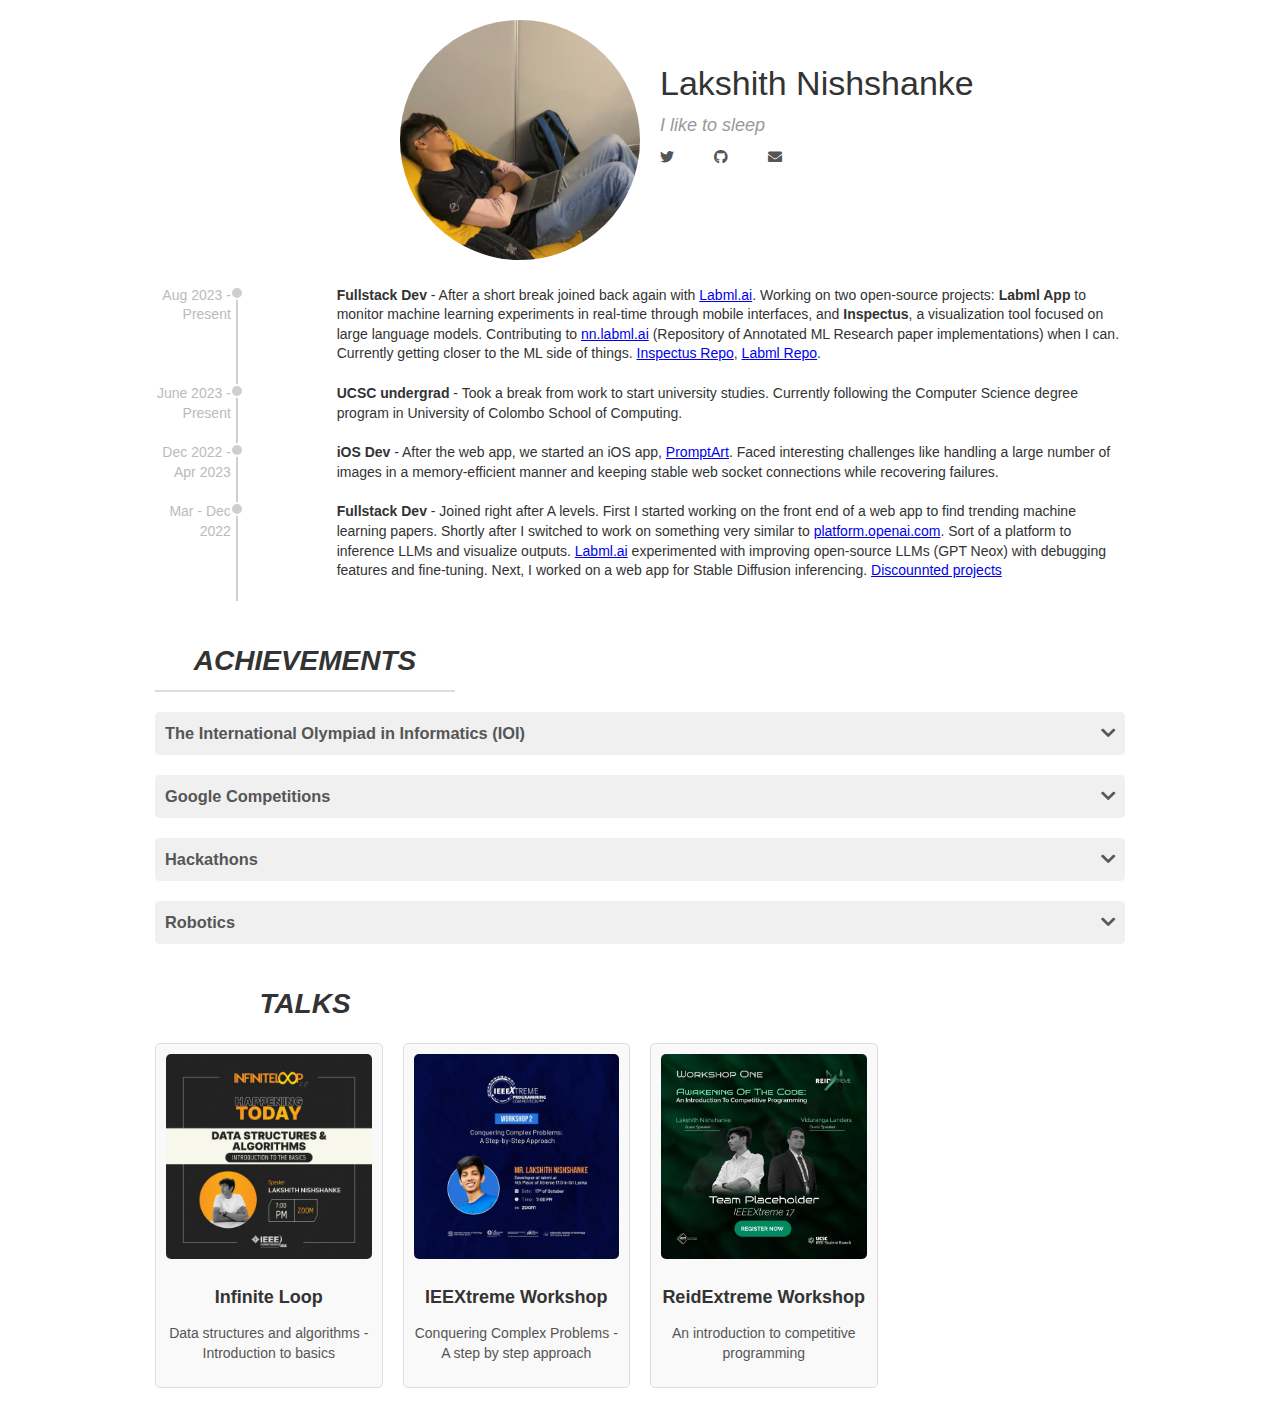
==== index.html @ 79204e98 "init" ====
<!DOCTYPE html>
<html lang="en">
    <head>
        <meta charset="UTF-8" />
        <meta name="viewport" content="width=device-width, initial-scale=1.0" />
        <title>Lakshith Nishshanke</title>
        <link rel="stylesheet" href="styles.css" />
        <link
            rel="stylesheet"
            href="https://cdnjs.cloudflare.com/ajax/libs/font-awesome/5.15.3/css/all.min.css"
        />
        <link rel="icon" href="dp.png" type="image/png" />
    </head>
    <body>
        <div id="dhead" class="container">
            <div class="row">
                <div id="dpic">
                    <img src="dp.png" class="ppic" />
                </div>
                <div id="ddesc">
                    <h1>Lakshith Nishshanke</h1>
                    <h2>I like to sleep</h2>
                    <div id="dico">
                        <a href="https://x.com/luck_not_shit"
                            ><i class="fab fa-twitter iico"></i>
                        </a>
                        <a href="https://github.com/lakshith-403"
                            ><i class="fab fa-github iico"></i>
                        </a>
                        <a href="mailto:lakshith.k.nishshanke@gmail.com"
                            ><i class="fas fa-envelope iico" id="iemail"></i>
                        </a>
                    </div>
                    <!-- will reveal email -->
                </div>
            </div>
        </div>

        <div id="history" class="container">
            <div class="entry row">
                <div class="timespan">Aug 2023 - Present</div>
                <div class="ico">
                    <div class="entry-dot"></div>
                </div>
                <div class="desc">
                    <strong>Fullstack Dev</strong> - After a short break joined
                    back again with <a href="http://Labml.ai">Labml.ai</a>.
                    Working on two open-source projects:
                    <strong>Labml App</strong> to monitor machine learning
                    experiments in real-time through mobile interfaces, and
                    <strong>Inspectus</strong>, a visualization tool focused on
                    large language models. Contributing to
                    <a href="http://nn.labml.ai">nn.labml.ai</a> (Repository of
                    Annotated ML Research paper implementations) when I can.
                    Currently getting closer to the ML side of things.
                    <a href="https://github.com/labmlai/inspectus"
                        >Inspectus Repo</a
                    >,
                    <a href="https://github.com/labmlai/labml">Labml Repo</a>.
                </div>
            </div>
            <div class="entry row">
                <div class="timespan">June 2023 - Present</div>
                <div class="ico">
                    <div class="entry-dot"></div>
                </div>
                <div class="desc">
                    <strong>UCSC undergrad</strong> - Took a break from work to
                    start university studies. Currently following the Computer
                    Science degree program in University of Colombo School of
                    Computing.
                </div>
            </div>
            <div class="entry row">
                <div class="timespan">Dec 2022 - Apr 2023</div>
                <div class="ico">
                    <div class="entry-dot"></div>
                </div>
                <div class="desc">
                    <strong>iOS Dev</strong> - After the web app, we started an
                    iOS app,
                    <a href="https://www.producthunt.com/products/prompt-art"
                        >PromptArt</a
                    >. Faced interesting challenges like handling a large number
                    of images in a memory-efficient manner and keeping stable
                    web socket connections while recovering failures.
                </div>
            </div>
            <div class="entry row">
                <div class="timespan">Mar - Dec 2022</div>
                <div class="ico">
                    <div class="entry-dot"></div>
                </div>
                <div class="desc">
                    <strong>Fullstack Dev</strong> - Joined right after A
                    levels. First I started working on the front end of a web
                    app to find trending machine learning papers. Shortly after
                    I switched to work on something very similar to
                    <a href="https://platform.openai.com/"
                        >platform.openai.com</a
                    >. Sort of a platform to inference LLMs and visualize
                    outputs. <a href="http://Labml.ai">Labml.ai</a> experimented
                    with improving open-source LLMs (GPT Neox) with debugging
                    features and fine-tuning. Next, I worked on a web app for
                    Stable Diffusion inferencing.
                    <a href="https://labml.ai/#discontinued"
                        >Discounnted projects</a
                    >
                </div>
            </div>
        </div>

        <div id="achievements" class="container">
            <h2>Achievements</h2>
            <div class="achievements-list">
                <div class="achievement-item">
                    <h3 class="collapsible">
                        The International Olympiad in Informatics (IOI)
                        <i class="fas fa-chevron-down chevron"></i>
                    </h3>
                    <div class="content">
                        <ul>
                            <li>
                                <strong>Informatics Olympiad 19</strong>
                                <ul>
                                    <li>
                                        Participated in the national informatics
                                        olympiad and got a silver medal.
                                    </li>
                                    <li>
                                        Competed in the international olympiad
                                        held in Azerbaijan as a member of the
                                        national team.
                                    </li>
                                </ul>
                            </li>
                            <li>
                                <strong
                                    >Asia Pacific Informatics Olympiad
                                    2020</strong
                                >
                                <ul>
                                    <li>
                                        Was the top scorer for APIO 2020 in the
                                        Sri Lanka National delegation.
                                    </li>
                                </ul>
                            </li>
                            <li>
                                <strong>Informatics Olympiad 20</strong>
                                <ul>
                                    <li>
                                        Again got a silver medal in the national
                                        olympiad.
                                    </li>
                                    <li>
                                        Represented Sri Lanka again at the IOI
                                        2021. Relative performance was
                                        significantly improved. (From 6% in 2019
                                        to 30% in 2020)
                                    </li>
                                </ul>
                            </li>
                            <li>
                                <strong>Informatics Olympiad 22</strong>
                                <ul>
                                    <li>
                                        Got a bronze medal in the national
                                        Olympiad.
                                    </li>
                                    <li>
                                        Competed again as a member of the
                                        national team but the performance was
                                        comparatively lower.
                                    </li>
                                </ul>
                            </li>
                        </ul>
                    </div>
                </div>
                <div class="achievement-item">
                    <h3 class="collapsible">
                        Google Competitions
                        <i class="fas fa-chevron-down chevron"></i>
                    </h3>
                    <div class="content">
                        <ul>
                            <li>
                                <strong>Google HashCode 2021</strong> - Sri
                                Lanka 4th / World 1800
                            </li>
                            <li>
                                <strong>Google HashCode 2022</strong> - Sri
                                Lanka 12th / World 1211
                            </li>
                            <li>
                                <strong>Google KickStart round A 2022</strong> -
                                Sri Lanka 2nd / World 1974
                            </li>
                            <li>
                                <strong>Google KickStart round B 2022</strong> -
                                Sri Lanka 2nd / World 1202
                            </li>
                        </ul>
                    </div>
                </div>
                <div class="achievement-item">
                    <h3 class="collapsible">
                        Hackathons
                        <i class="fas fa-chevron-down chevron"></i>
                    </h3>
                    <div class="content">
                        <ul>
                            <li>
                                Got the First place in Aces Coders V10.0
                                competitive Programming Competition organized by
                                University of Peradeniya.
                            </li>
                        </ul>
                    </div>
                </div>
                <div class="achievement-item">
                    <h3 class="collapsible">
                        Robotics
                        <i class="fas fa-chevron-down chevron"></i>
                    </h3>
                    <div class="content">
                        <ul>
                            <li>
                                Participated in some Robotic competitions while
                                I was in high school. The most significant
                                achievement is:
                            </li>
                            <li>
                                <strong>IESL Robogames 2022</strong> - Winner
                            </li>
                        </ul>
                    </div>
                </div>
            </div>
        </div>

        <div id="talks" class="container">
            <h2>Talks</h2>
            <div class="talks-grid">
                <div class="talk-item">
                    <img src="infinite_loop_ses.jpg" alt="Infinite Loop" />
                    <h3>Infinite Loop</h3>
                    <p>
                        Data structures and algorithms - Introduction to basics
                    </p>
                </div>
                <div class="talk-item">
                    <img src="ieextrem_ses.jpg" alt="IEEXtreme Workshop" />
                    <h3>IEEXtreme Workshop</h3>
                    <p>Conquering Complex Problems - A step by step approach</p>
                </div>
                <div class="talk-item">
                    <img src="reidextreme_ses.jpg" alt="ReidExtreme Workshop" />
                    <h3>ReidExtreme Workshop</h3>
                    <p>An introduction to competitive programming</p>
                </div>
            </div>
        </div>

        <script>
            document.addEventListener("DOMContentLoaded", function () {
                const collapsibleHeaders =
                    document.querySelectorAll(".collapsible")

                collapsibleHeaders.forEach((header) => {
                    header.addEventListener("click", function () {
                        const content = this.nextElementSibling
                        if (content.style.display === "block") {
                            content.style.display = "none" // Hide content
                        } else {
                            content.style.display = "block" // Show content
                        }
                    })
                })
            })
        </script>
    </body>
</html>
---- styles.css ----
body {
    margin: 0;
    padding: 0;
    background-color: white;
    font-family: sans-serif;
    font-size: 14px;
    line-height: 1.4;
    color: #333;
}

/* Layout */
.container {
    margin-left: auto;
    margin-right: auto;
    padding-left: 15px;
    padding-right: 15px;
    margin-bottom: 40px;
}
@media (min-width: 992px) {
    .container {
        width: 970px;
    }
}
.row {
    display: grid;
    grid-template-columns: repeat(12, 1fr);
}

/* Props */
#dhead {
    margin-top: 20px;
    margin-bottom: 20px;
}
#dpic {
    grid-column: span 6;
    text-align: right;
}
#ddesc {
    padding-top: 40px;
    padding-left: 20px;
    grid-column: span 6;
}
@media (max-width: 991px) {
    #dpic {
        grid-column: span 12;
        text-align: center;
    }
    #ddesc {
        grid-column: span 12;
        padding-top: 20px;
        text-align: center;
    }
}
h1 {
    font-size: 34px;
    font-weight: normal;
    padding: 0;
    margin: 0;
}
h2 {
    font-weight: normal;
    font-style: italic;
    color: #999;
    font-size: 18px;
    padding: 0;
    margin: 5px 0 10px 0;
}
@media (min-width: 992px) {
    h2 {
        max-width: 300px;
    }
}
#dpic img {
    width: 240px;
    height: 240px;
    border-radius: 120px;
}
.iico {
    width: 50px;
    height: 50px;
    color: #555;
}

#dico a {
    text-decoration: none;
}

#demail {
    margin-top: 10px;
    color: #555;
    opacity: 0;
    transition: opacity 0.7s;
}
hr {
    height: 1px;
    background-image: -webkit-linear-gradient(
        left,
        rgba(0, 0, 0, 0),
        rgba(0, 0, 0, 0.75),
        rgba(0, 0, 0, 0)
    );
    background-image: -moz-linear-gradient(
        left,
        rgba(0, 0, 0, 0),
        rgba(0, 0, 0, 0.75),
        rgba(0, 0, 0, 0)
    );
    background-image: -ms-linear-gradient(
        left,
        rgba(0, 0, 0, 0),
        rgba(0, 0, 0, 0.75),
        rgba(0, 0, 0, 0)
    );
    background-image: -o-linear-gradient(
        left,
        rgba(0, 0, 0, 0),
        rgba(0, 0, 0, 0.75),
        rgba(0, 0, 0, 0)
    );
    padding: 0;
    margin: 20px 0px 20px 0px;
    border: 0;
}
.ico {
    grid-column: span 1;
    vertical-align: top;
    border-left: 2px solid #cfcfcf;
    position: relative;
}
.ico i {
    border-radius: 5px;
    width: 100%;
    max-width: 80px;
    margin-left: 10px;
}
.desc {
    grid-column: span 10;
    vertical-align: top;
    padding-left: 20px;
    padding-bottom: 20px;
}
.entry {
}
.entry-dot {
    position: absolute;
    top: 0px;
    left: -8px;
    width: 10px;
    height: 10px;
    border-radius: 7px;
    background-color: #cfcfcf;
    border: 2px solid white;
}
.timespan {
    min-width: 53px;
    grid-column: span 1;
    font-size: 14px;
    text-align: right;
    padding-right: 5px;
    color: #bbb;
}
.hassets {
    position: relative;
}
@media (max-width: 991px) {
    .hassets {
        display: none;
    }
}
.hasset {
    position: absolute;
    margin: 0;
    padding: 0;
}
.ctitle {
    font-size: 36px;
    margin-bottom: 20px;
    margin-top: 40px;
}
#featured-talks .row {
    grid-column-gap: 10px;
    grid-row-gap: 10px;
    padding-bottom: 30px;
}
.card {
    grid-column: span 3;
    vertical-align: top;
    background-color: #eee;
    border: 1px solid #ddd;
    border-radius: 3px;
    padding: 5px;
    background-color: white;
    padding-bottom: 10px;
}
@media (max-width: 991px) {
    .card {
        grid-column: span 6;
    }
    #featured-talks .row {
        grid-column-gap: 5px;
        grid-row-gap: 5px;
    }
}
.card img {
    border-radius: 5px;
    width: 100%;
}
.cdesc {
    height: 30px;
    vertical-align: top;
    margin-bottom: 10px;
    font-size: 15px;
}
@media (max-width: 768px) {
    .cdesc {
        font-size: 14px;
        padding-bottom: 10px;
    }
}
#pet-projects .row {
    grid-column-gap: 10px;
    grid-row-gap: 10px;
}
.project {
    margin-bottom: 10px;
    padding-bottom: 10px;
    border-bottom: 1px solid #eee;
}
.pico {
    float: left;
    margin-right: 10px;
}
.pdesc {
}
.pend {
    clear: both;
}
.pico img {
    height: 80px;
    border-radius: 5px;
    border: 1px solid #999;
}
.pub {
    font-size: 14px;
    border-left: 4px solid #aaa;
    padding: 2px 0px 2px 10px;
    margin-bottom: 10px;
}
.pub-title {
    display: inline;
    color: #333;
}
.pub-venue {
    display: inline;
    color: #090;
}
.pub-authors {
    display: block;
    color: #900;
}
.tul {
    text-align: center;
    padding: 0;
}
.til {
    display: inline-block;
    padding: 3px 15px 3px 15px;
    margin-bottom: 5px;
}
.tilb {
    border-right: 1px solid #ccc;
}
.nodot {
    list-style-type: none;
    padding-left: 0;
}

.achievements-grid {
    display: grid;
    grid-template-columns: repeat(auto-fill, minmax(250px, 1fr));
    gap: 20px;
    margin-top: 20px;
}

.achievement-card {
    background-color: #f9f9f9;
    border: 1px solid #ddd;
    border-radius: 5px;
    padding: 15px;
    box-shadow: 0 2px 5px rgba(0, 0, 0, 0.1);
}

.achievement-card h3 {
    margin-bottom: 10px;
    font-size: 1.2rem;
}

.achievement-card ul {
    list-style-type: none;
    padding-left: 0;
}

.achievement-card ul li {
    margin-bottom: 5px;
}

#achievements h2 {
    font-size: 28px;
    font-weight: bold;
    color: #333;
    margin-bottom: 20px;
    text-align: center;
    text-transform: uppercase;
    border-bottom: 2px solid #ddd;
    padding-bottom: 10px;
}

.achievements-list {
    margin-top: 20px;
}

.achievement-item {
    margin-bottom: 20px;
    background-color: #f0f0f0;
    border-radius: 5px;
}

.achievement-item h3 {
    margin-bottom: 10px;
}

.achievement-item ul {
    list-style-type: disc;
    padding-left: 20px;
}

.achievement-item ul li {
    margin-bottom: 5px;
}

.content {
    display: none; /* Hide content by default */
    padding: 10px; /* Padding for the content */
    background-color: #f0f0f0; /* Light background for content */
    border-radius: 5px; /* Rounded corners */
    margin-top: 10px; /* Space above the content */
}
.collapsible {
    display: flex; /* Use flexbox for alignment */
    justify-content: space-between; /* Space between text and icon */
    align-items: center; /* Center vertically */
    cursor: pointer; /* Change cursor to pointer for collapsible headers */
    color: #555657; /* Change color to indicate clickable */
    transition: color 0.3s; /* Smooth color transition */
    padding: 10px; /* Add padding for better click area */
    background-color: #f0f0f0; /* Light background for the header */
    border-radius: 5px; /* Rounded corners */
    margin-bottom: 10px; /* Space between items */
}
.collapsible:hover {
    color: #000000; /* Darker color on hover */
}

.chevron {
    margin-left: auto; /* Push the icon to the far right */
    transition: transform 0.3s; /* Smooth transition for rotation */
}

#talks {
    margin-top: 40px; /* Space above the section */
}

#talks h2 {
    font-size: 28px; /* Title size */
    font-weight: bold; /* Bold title */
    color: #333; /* Title color */
    margin-bottom: 20px; /* Space below the title */
    text-align: center; /* Center the title */
    text-transform: uppercase; /* Uppercase title */
}

.talks-grid {
    display: grid; /* Use grid layout */
    grid-template-columns: repeat(
        auto-fill,
        minmax(200px, 1fr)
    ); /* Responsive columns */
    gap: 20px; /* Space between items */
    margin-top: 20px; /* Space above the grid */
}

.talk-item {
    background-color: #f9f9f9; /* Light background for each item */
    border: 1px solid #ddd; /* Border around each item */
    border-radius: 5px; /* Rounded corners */
    padding: 10px; /* Padding inside each item */
    text-align: center; /* Center text */
}

.talk-item img {
    width: 100%; /* Make image responsive */
    height: auto; /* Maintain aspect ratio */
    border-radius: 5px; /* Rounded corners for images */
    margin-bottom: 10px; /* Space below the image */
}

.talk-item h3 {
    font-size: 18px; /* Title size */
    margin: 10px 0; /* Space above and below the title */
}

.talk-item p {
    font-size: 14px; /* Description size */
    color: #555; /* Description color */
}
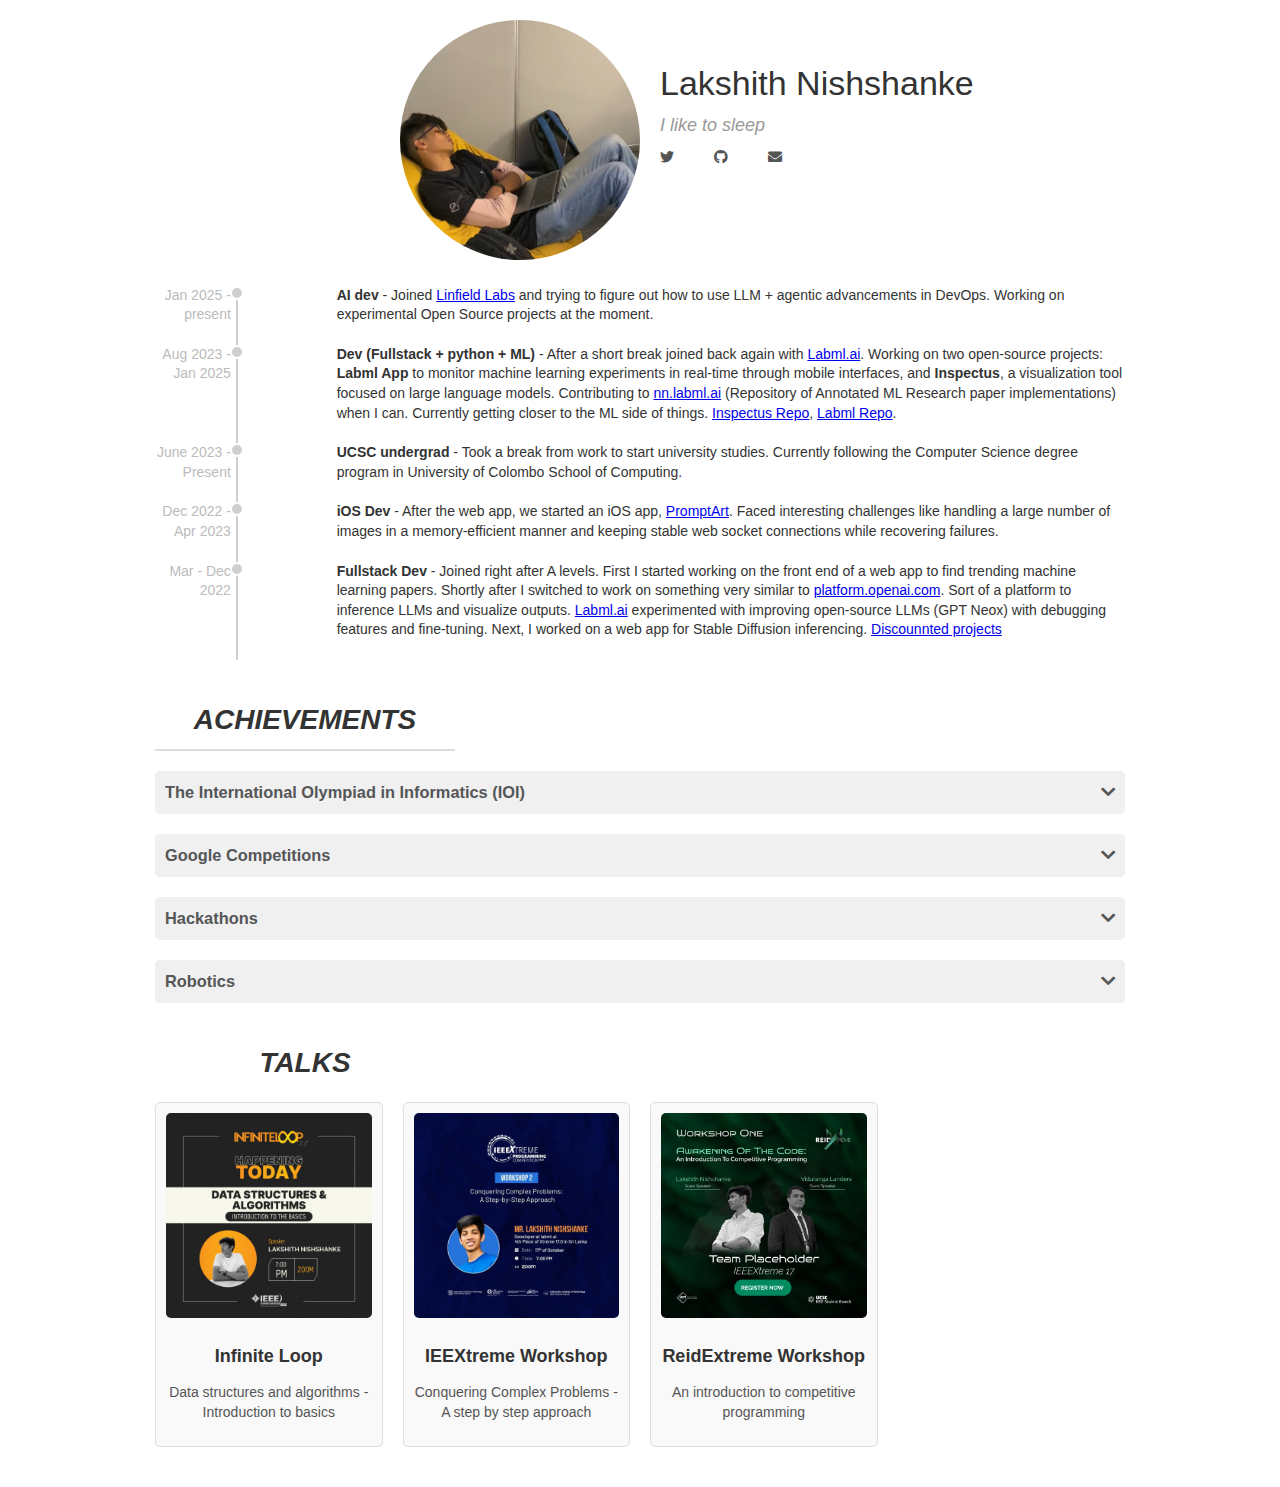
==== commit b91b6814: "add linfield" ====
--- a/index.html
+++ b/index.html
@@ -31,19 +31,28 @@
                             ><i class="fas fa-envelope iico" id="iemail"></i>
                         </a>
                     </div>
-                    <!-- will reveal email -->
                 </div>
             </div>
         </div>
 
         <div id="history" class="container">
             <div class="entry row">
-                <div class="timespan">Aug 2023 - Present</div>
-                <div class="ico">
-                    <div class="entry-dot"></div>
-                </div>
-                <div class="desc">
-                    <strong>Fullstack Dev</strong> - After a short break joined
+                <div class="timespan">Jan 2025 - present</div>
+                <div class="ico">
+                    <div class="entry-dot"></div>
+                </div>
+                <div class="desc">
+                    <strong>AI dev</strong> - Joined <a href="https://github.com/linfieldlabs">Linfield Labs</a>  and trying to figure out how to use 
+                    LLM + agentic advancements in DevOps. Working on experimental Open Source projects at the moment.
+                </div>
+            </div>
+            <div class="entry row">
+                <div class="timespan">Aug 2023 - Jan 2025</div>
+                <div class="ico">
+                    <div class="entry-dot"></div>
+                </div>
+                <div class="desc">
+                    <strong>Dev (Fullstack + python + ML)</strong> - After a short break joined
                     back again with <a href="http://Labml.ai">Labml.ai</a>.
                     Working on two open-source projects:
                     <strong>Labml App</strong> to monitor machine learning
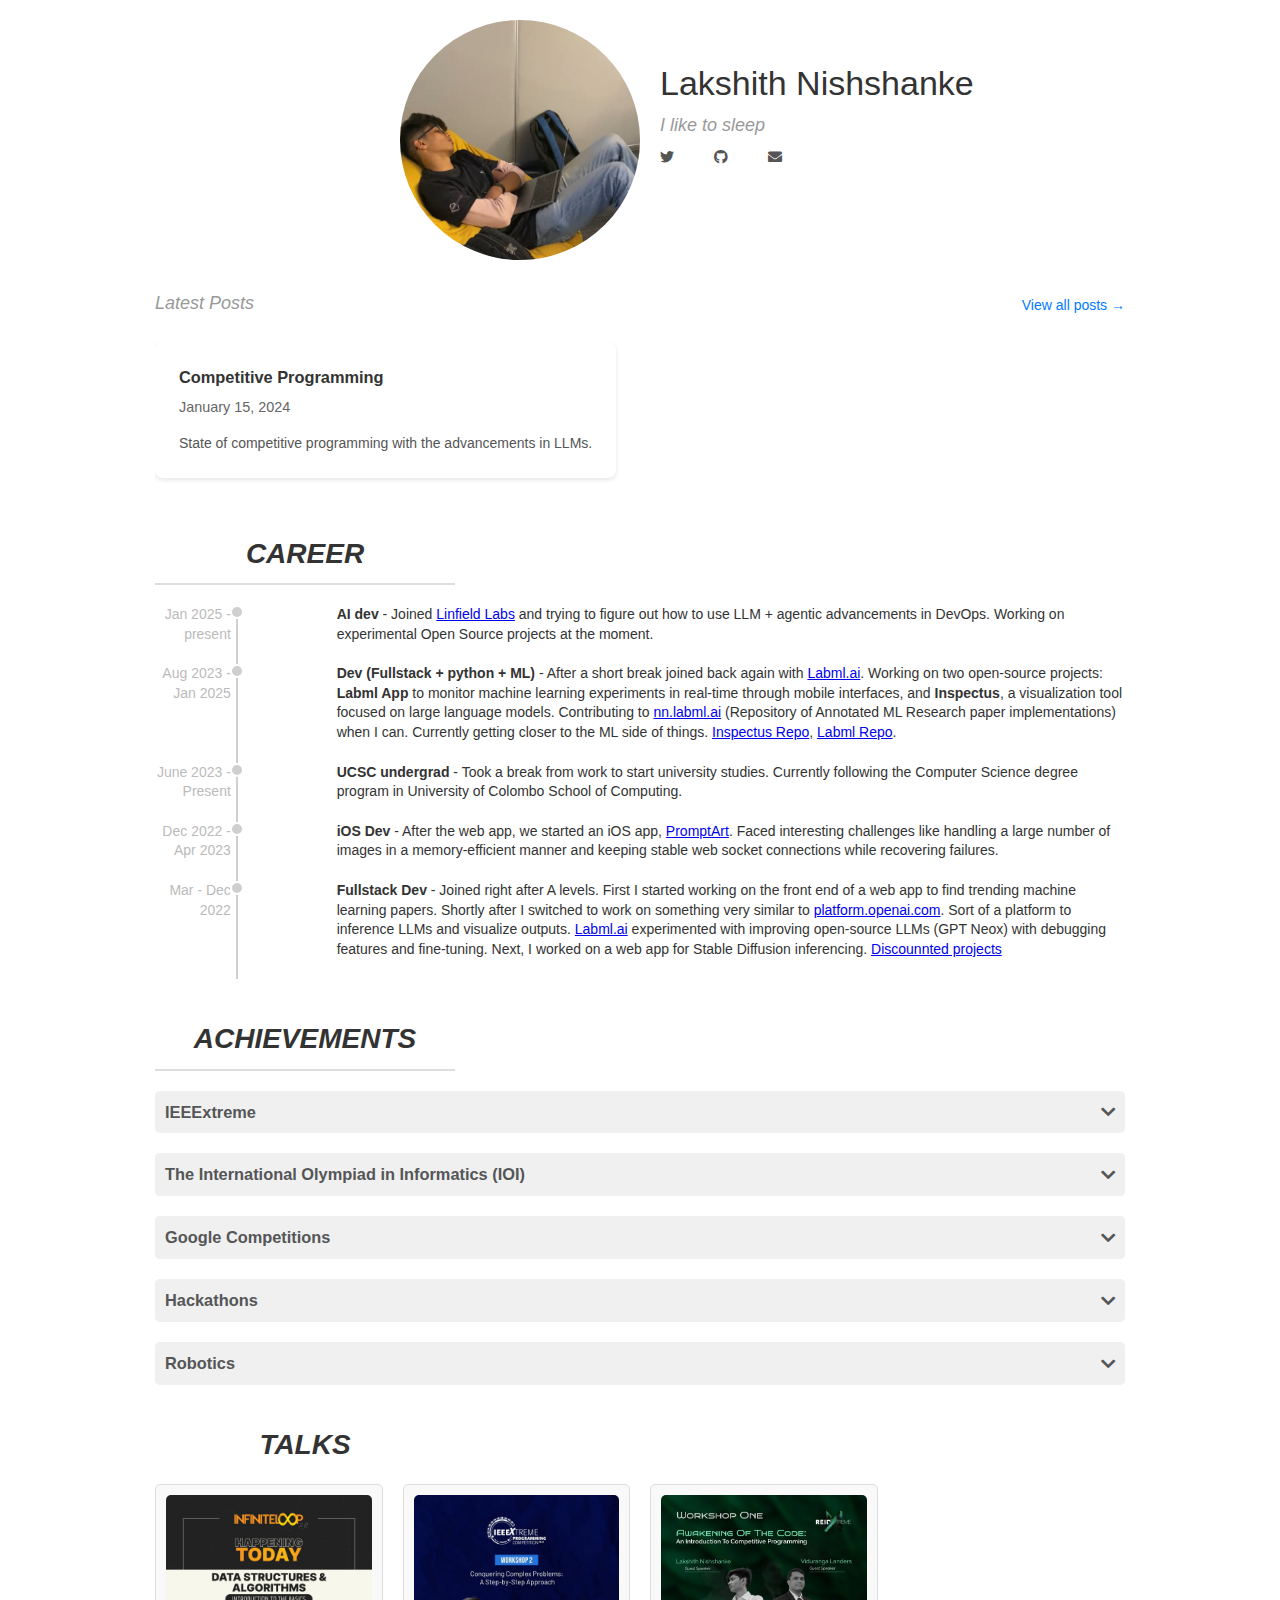
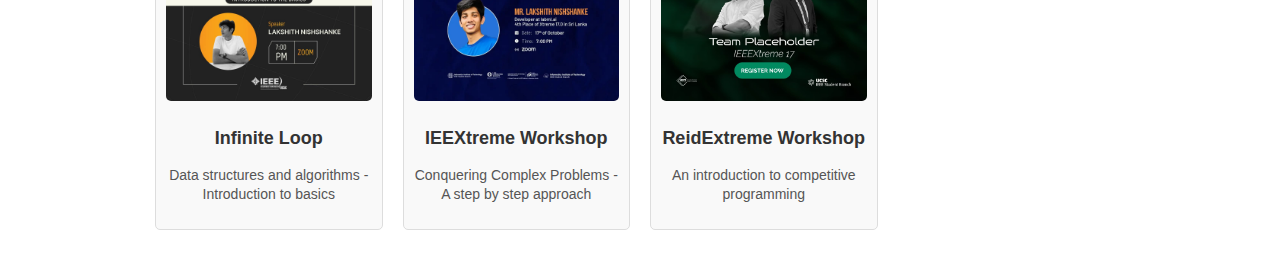
==== commit 2759fb8e: "heh heh heh lots of shit" ====
--- a/index.html
+++ b/index.html
@@ -35,15 +35,77 @@
             </div>
         </div>
 
+        <div id="blog" class="container">
+            <div
+                style="
+                    display: flex;
+                    justify-content: space-between;
+                    align-items: center;
+                    margin-bottom: 1rem;
+                "
+            >
+                <h2>Latest Posts</h2>
+                <a href="blog/" style="text-decoration: none; color: #007bff"
+                    >View all posts →</a
+                >
+            </div>
+            <div
+                style="
+                    display: flex;
+                    gap: 2rem;
+                    overflow-x: auto;
+                    padding-bottom: 1rem;
+                "
+            >
+                <div class="blog-card" style="min-width: 300px">
+                    <a
+                        href="blog/cp.html"
+                        style="text-decoration: none; color: inherit"
+                    >
+                        <div
+                            class="preview"
+                            style="
+                                padding: 1.5rem;
+                                background: #fff;
+                                border-radius: 8px;
+                                box-shadow: 0 2px 5px rgba(0, 0, 0, 0.1);
+                            "
+                        >
+                            <h3 style="margin: 0 0 0.5rem 0">
+                                Competitive Programming
+                            </h3>
+                            <div
+                                style="
+                                    color: #666;
+                                    font-size: 0.9rem;
+                                    margin-bottom: 1rem;
+                                "
+                            >
+                                January 15, 2024
+                            </div>
+                            <p style="color: #555; margin: 0; line-height: 1.5">
+                                State of competitive programming with the
+                                advancements in LLMs.
+                            </p>
+                        </div>
+                    </a>
+                </div>
+            </div>
+        </div>
+
         <div id="history" class="container">
+            <h2>Career</h2>
             <div class="entry row">
                 <div class="timespan">Jan 2025 - present</div>
                 <div class="ico">
                     <div class="entry-dot"></div>
                 </div>
                 <div class="desc">
-                    <strong>AI dev</strong> - Joined <a href="https://github.com/linfieldlabs">Linfield Labs</a>  and trying to figure out how to use 
-                    LLM + agentic advancements in DevOps. Working on experimental Open Source projects at the moment.
+                    <strong>AI dev</strong> - Joined
+                    <a href="https://github.com/linfieldlabs">Linfield Labs</a>
+                    and trying to figure out how to use LLM + agentic
+                    advancements in DevOps. Working on experimental Open Source
+                    projects at the moment.
                 </div>
             </div>
             <div class="entry row">
@@ -52,13 +114,13 @@
                     <div class="entry-dot"></div>
                 </div>
                 <div class="desc">
-                    <strong>Dev (Fullstack + python + ML)</strong> - After a short break joined
-                    back again with <a href="http://Labml.ai">Labml.ai</a>.
-                    Working on two open-source projects:
-                    <strong>Labml App</strong> to monitor machine learning
-                    experiments in real-time through mobile interfaces, and
-                    <strong>Inspectus</strong>, a visualization tool focused on
-                    large language models. Contributing to
+                    <strong>Dev (Fullstack + python + ML)</strong> - After a
+                    short break joined back again with
+                    <a href="http://Labml.ai">Labml.ai</a>. Working on two
+                    open-source projects: <strong>Labml App</strong> to monitor
+                    machine learning experiments in real-time through mobile
+                    interfaces, and <strong>Inspectus</strong>, a visualization
+                    tool focused on large language models. Contributing to
                     <a href="http://nn.labml.ai">nn.labml.ai</a> (Repository of
                     Annotated ML Research paper implementations) when I can.
                     Currently getting closer to the ML side of things.
@@ -124,6 +186,34 @@
             <div class="achievements-list">
                 <div class="achievement-item">
                     <h3 class="collapsible">
+                        IEEExtreme
+                        <i class="fas fa-chevron-down chevron"></i>
+                    </h3>
+                    <div class="content">
+                        <ul>
+                            <li>
+                                <strong>IEExtreme 18.0</strong>
+                                <ul>
+                                    <li>University Rank: 1</li>
+                                    <li>National Rank: 2</li>
+                                    <li>Regional Rank: 27</li>
+                                    <li>World Rank: 75</li>
+                                </ul>
+                            </li>
+                            <li>
+                                <strong>IEExtreme 17.0</strong>
+                                <ul>
+                                    <li>University Rank: 1</li>
+                                    <li>National Rank: 4</li>
+                                    <li>Regional Rank: 78</li>
+                                    <li>World Rank: 152</li>
+                                </ul>
+                            </li>
+                        </ul>
+                    </div>
+                </div>
+                <div class="achievement-item">
+                    <h3 class="collapsible">
                         The International Olympiad in Informatics (IOI)
                         <i class="fas fa-chevron-down chevron"></i>
                     </h3>
--- a/styles.css
+++ b/styles.css
@@ -413,3 +413,14 @@
     font-size: 14px; /* Description size */
     color: #555; /* Description color */
 }
+
+#history h2 {
+    font-size: 28px;
+    font-weight: bold;
+    color: #333;
+    margin-bottom: 20px;
+    text-align: center;
+    text-transform: uppercase;
+    border-bottom: 2px solid #ddd;
+    padding-bottom: 10px;
+}
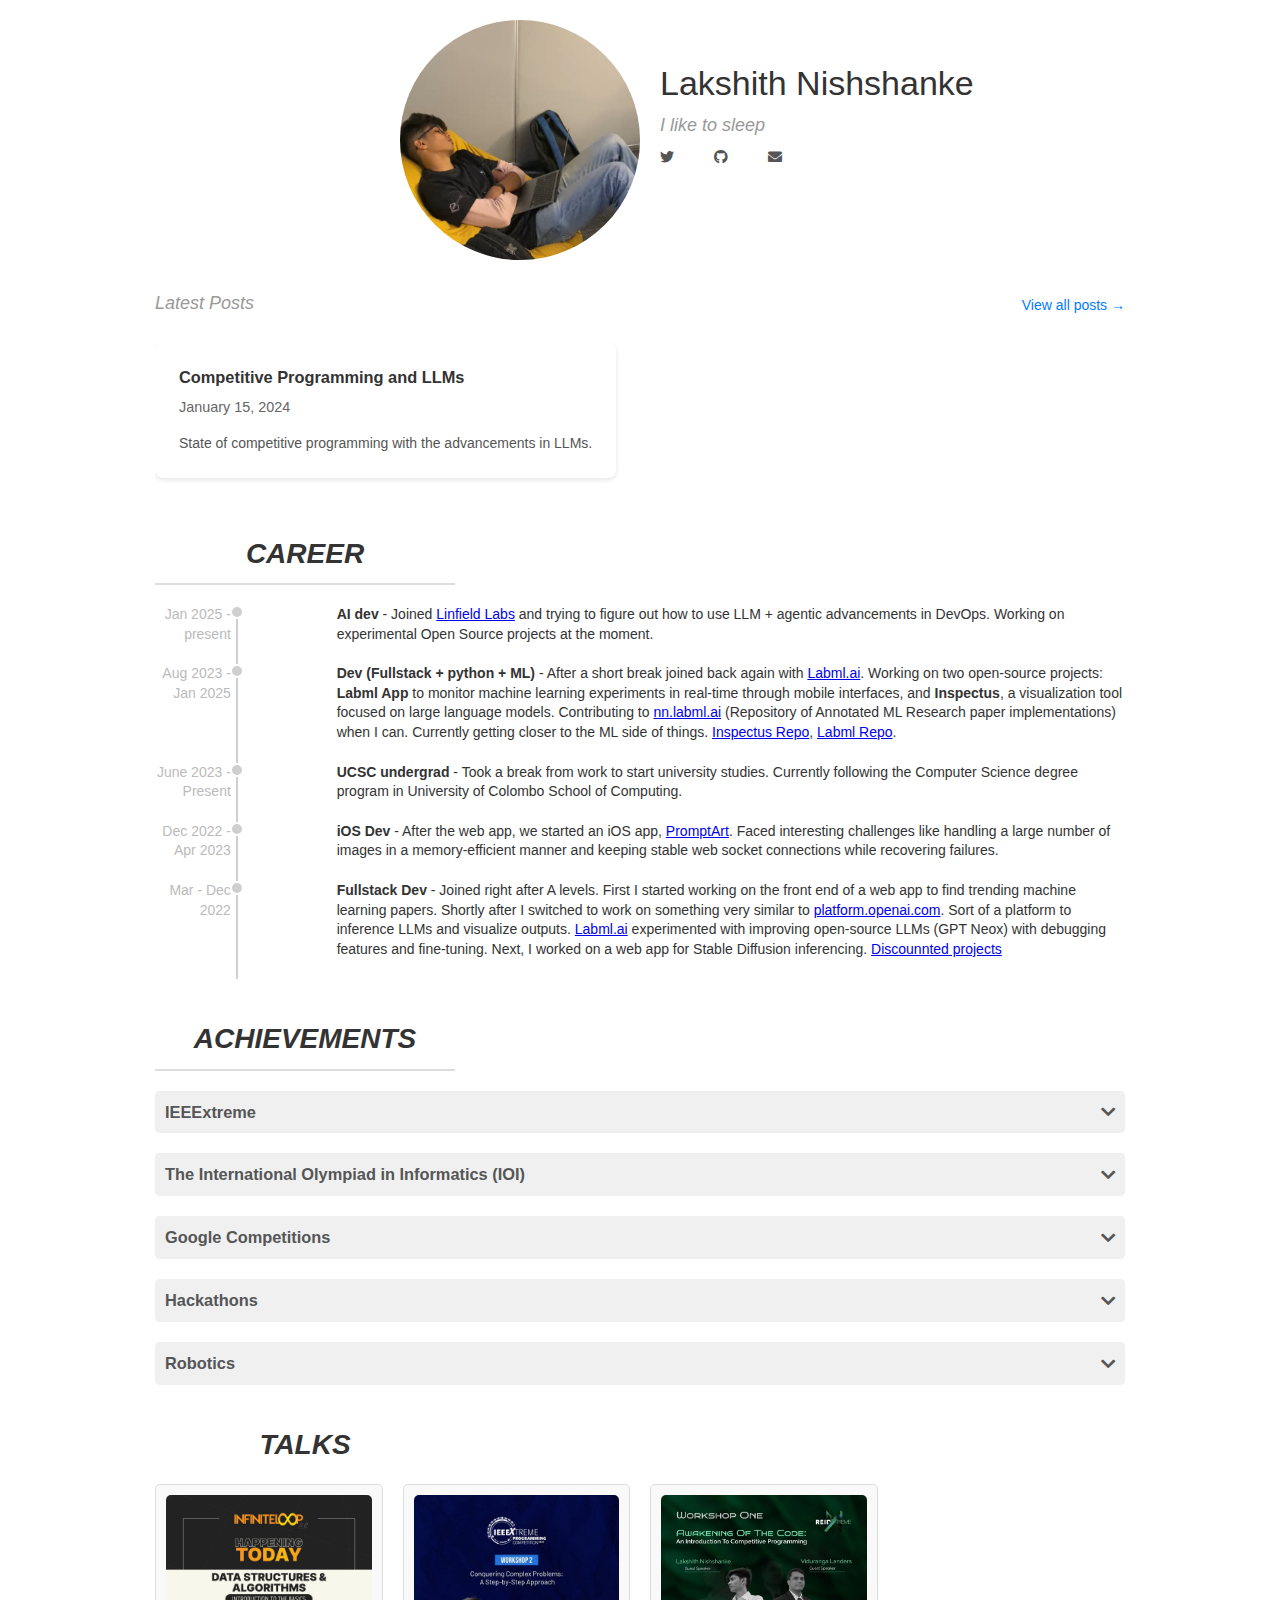
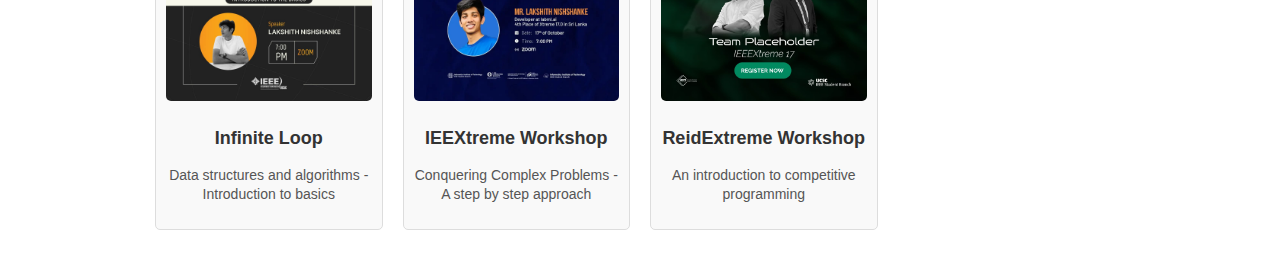
==== commit a97f7dd6: "write the cp blog" ====
--- a/index.html
+++ b/index.html
@@ -72,7 +72,7 @@
                             "
                         >
                             <h3 style="margin: 0 0 0.5rem 0">
-                                Competitive Programming
+                                Competitive Programming and LLMs
                             </h3>
                             <div
                                 style="
